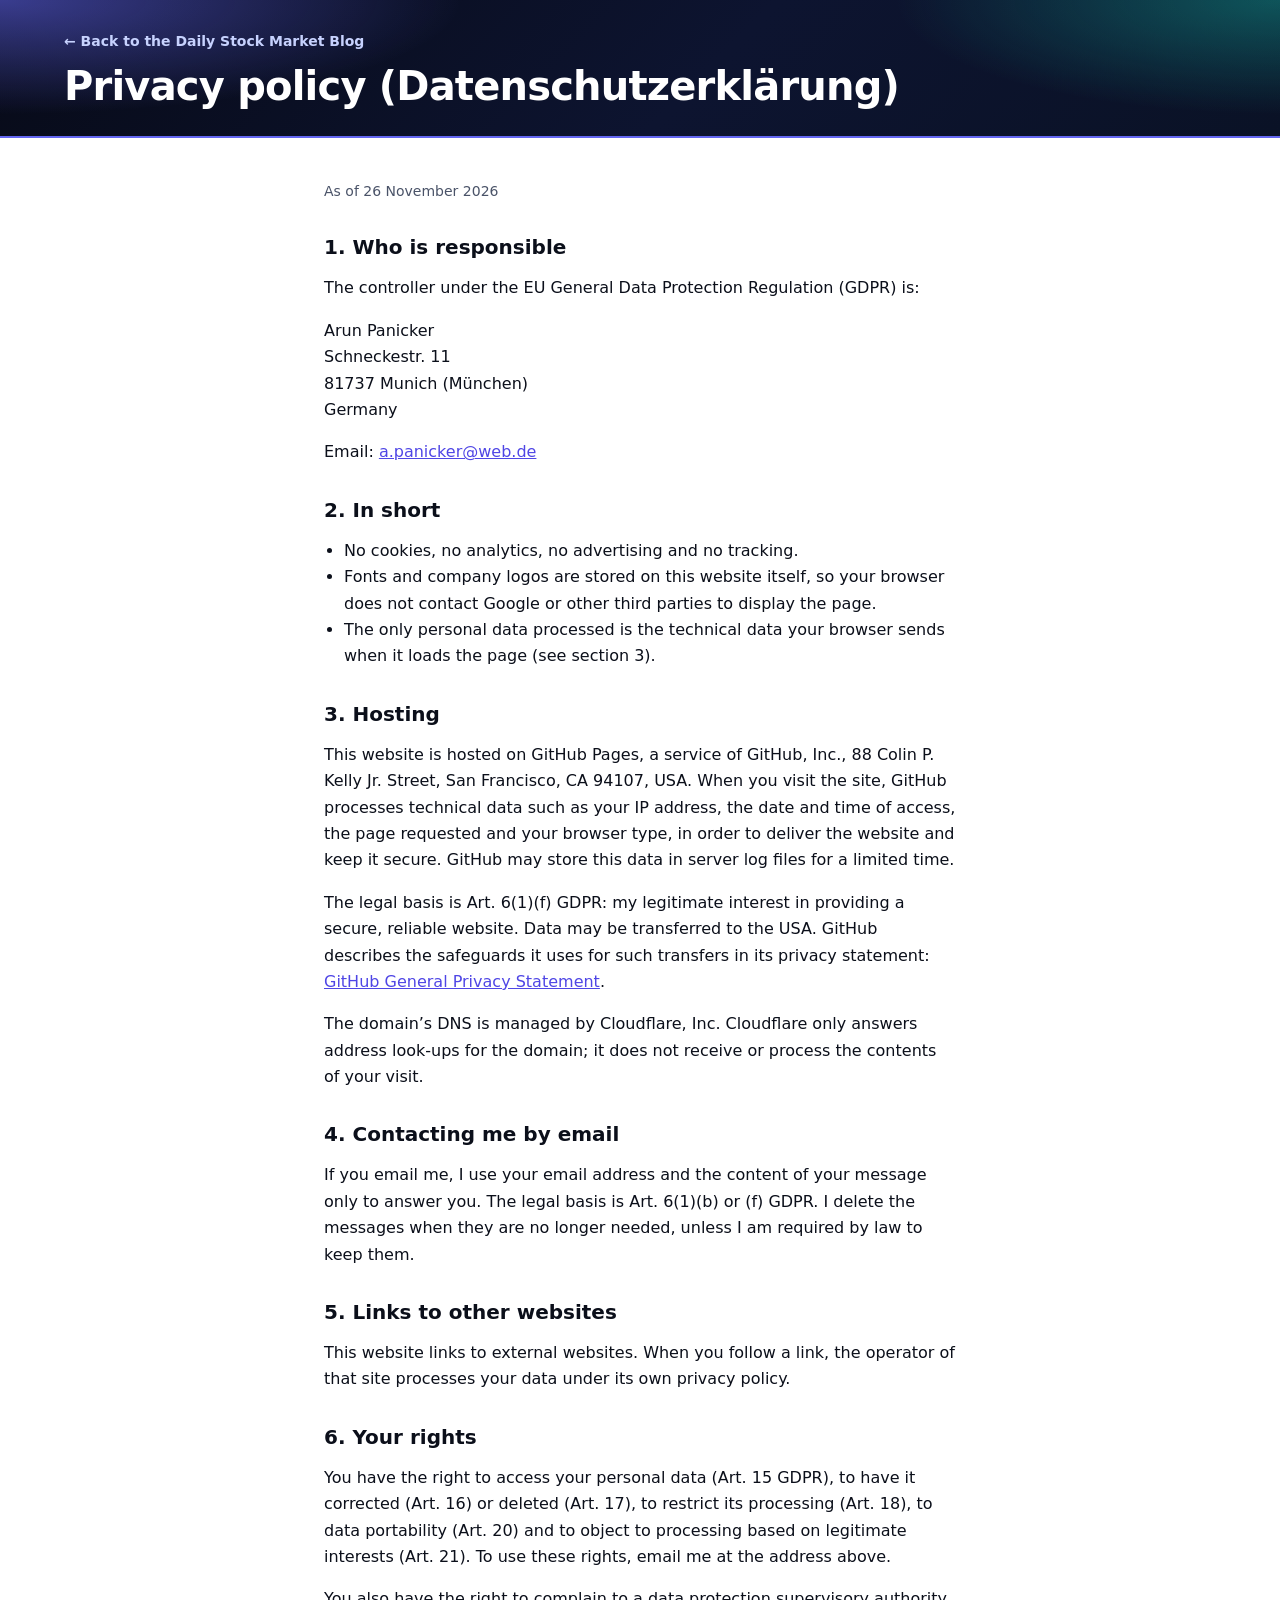
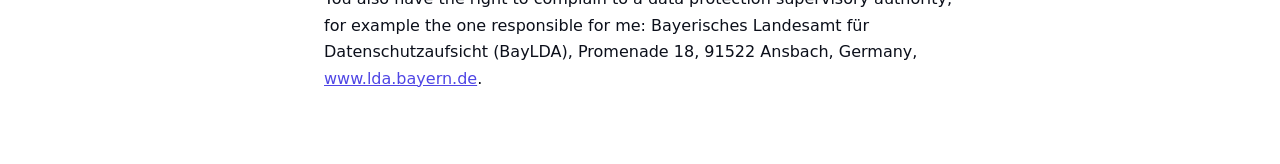
==== datenschutz.html @ e95ac52d "Add files via upload" ====
<!doctype html>
<html lang="en">
<head>
<meta charset="utf-8">
<meta name="viewport" content="width=device-width,initial-scale=1">
<title>Privacy policy · investpulse.uk</title>
<meta name="robots" content="noindex">
<link rel="stylesheet" href="fonts/fonts.css">
<link rel="icon" href="favicon.svg" type="image/svg+xml">
<style>
:root{color-scheme:light dark;--bg:#ffffff;--ink:#0b0f1a;--muted:#4a5368;--line:#dfe4f0;--accent:#4f46e5}
@media(prefers-color-scheme:dark){:root{--bg:#0a0d18;--ink:#e8ecf6;--muted:#9aa4bb;--line:#232a40;--accent:#a5b4fc}}
*{box-sizing:border-box}
body{margin:0;background:var(--bg);color:var(--ink);font:16px/1.65 "Inter",system-ui,sans-serif}
header{color:#fff;padding:28px max(5vw,16px);background:radial-gradient(60% 140% at 0% 0%,rgba(99,102,241,.55),transparent 60%),radial-gradient(50% 140% at 100% 0%,rgba(20,184,166,.4),transparent 60%),linear-gradient(135deg,#070a17,#0d1430 55%,#0a1226);border-bottom:2px solid #6366f1}
header a{color:#c7d2fe;text-decoration:none;font-weight:600;font-size:14px}
header h1{font:700 clamp(28px,5vw,40px)/1.1 "Space Grotesk",system-ui,sans-serif;letter-spacing:-.02em;margin:10px 0 0}
main{max-width:760px;margin:0 auto;padding:28px max(5vw,16px) 56px}
h2{font:600 20px "Space Grotesk",system-ui,sans-serif;margin:32px 0 8px}
p,li{color:var(--ink)}.muted{color:var(--muted);font-size:14px}
address{font-style:normal}
a{color:var(--accent)}
ul{padding-left:20px}
</style>
</head>
<body>
<header><a href="./">← Back to the Daily Stock Market Blog</a><h1>Privacy policy (Datenschutzerklärung)</h1></header>
<main>

<p class="muted">As of 26 November 2026</p>
<h2>1. Who is responsible</h2>
<p>The controller under the EU General Data Protection Regulation (GDPR) is:</p>
<address>Arun Panicker<br>Schneckestr. 11<br>81737 Munich (München)<br>Germany</address>
<p>Email: <a href="mailto:a.panicker@web.de">a.panicker@web.de</a></p>
<h2>2. In short</h2>
<ul>
<li>No cookies, no analytics, no advertising and no tracking.</li>
<li>Fonts and company logos are stored on this website itself, so your browser does not contact Google or other third parties to display the page.</li>
<li>The only personal data processed is the technical data your browser sends when it loads the page (see section 3).</li>
</ul>
<h2>3. Hosting</h2>
<p>This website is hosted on GitHub Pages, a service of GitHub, Inc., 88 Colin P. Kelly Jr. Street, San Francisco, CA 94107, USA. When you visit the site, GitHub processes technical data such as your IP address, the date and time of access, the page requested and your browser type, in order to deliver the website and keep it secure. GitHub may store this data in server log files for a limited time.</p>
<p>The legal basis is Art. 6(1)(f) GDPR: my legitimate interest in providing a secure, reliable website. Data may be transferred to the USA. GitHub describes the safeguards it uses for such transfers in its privacy statement: <a href="https://docs.github.com/en/site-policy/privacy-policies/github-general-privacy-statement" rel="noopener">GitHub General Privacy Statement</a>.</p>
<p>The domain’s DNS is managed by Cloudflare, Inc. Cloudflare only answers address look-ups for the domain; it does not receive or process the contents of your visit.</p>
<h2>4. Contacting me by email</h2>
<p>If you email me, I use your email address and the content of your message only to answer you. The legal basis is Art. 6(1)(b) or (f) GDPR. I delete the messages when they are no longer needed, unless I am required by law to keep them.</p>
<h2>5. Links to other websites</h2>
<p>This website links to external websites. When you follow a link, the operator of that site processes your data under its own privacy policy.</p>
<h2>6. Your rights</h2>
<p>You have the right to access your personal data (Art. 15 GDPR), to have it corrected (Art. 16) or deleted (Art. 17), to restrict its processing (Art. 18), to data portability (Art. 20) and to object to processing based on legitimate interests (Art. 21). To use these rights, email me at the address above.</p>
<p>You also have the right to complain to a data protection supervisory authority, for example the one responsible for me: Bayerisches Landesamt für Datenschutzaufsicht (BayLDA), Promenade 18, 91522 Ansbach, Germany, <a href="https://www.lda.bayern.de" rel="noopener">www.lda.bayern.de</a>.</p>
</main>
</body>
</html>
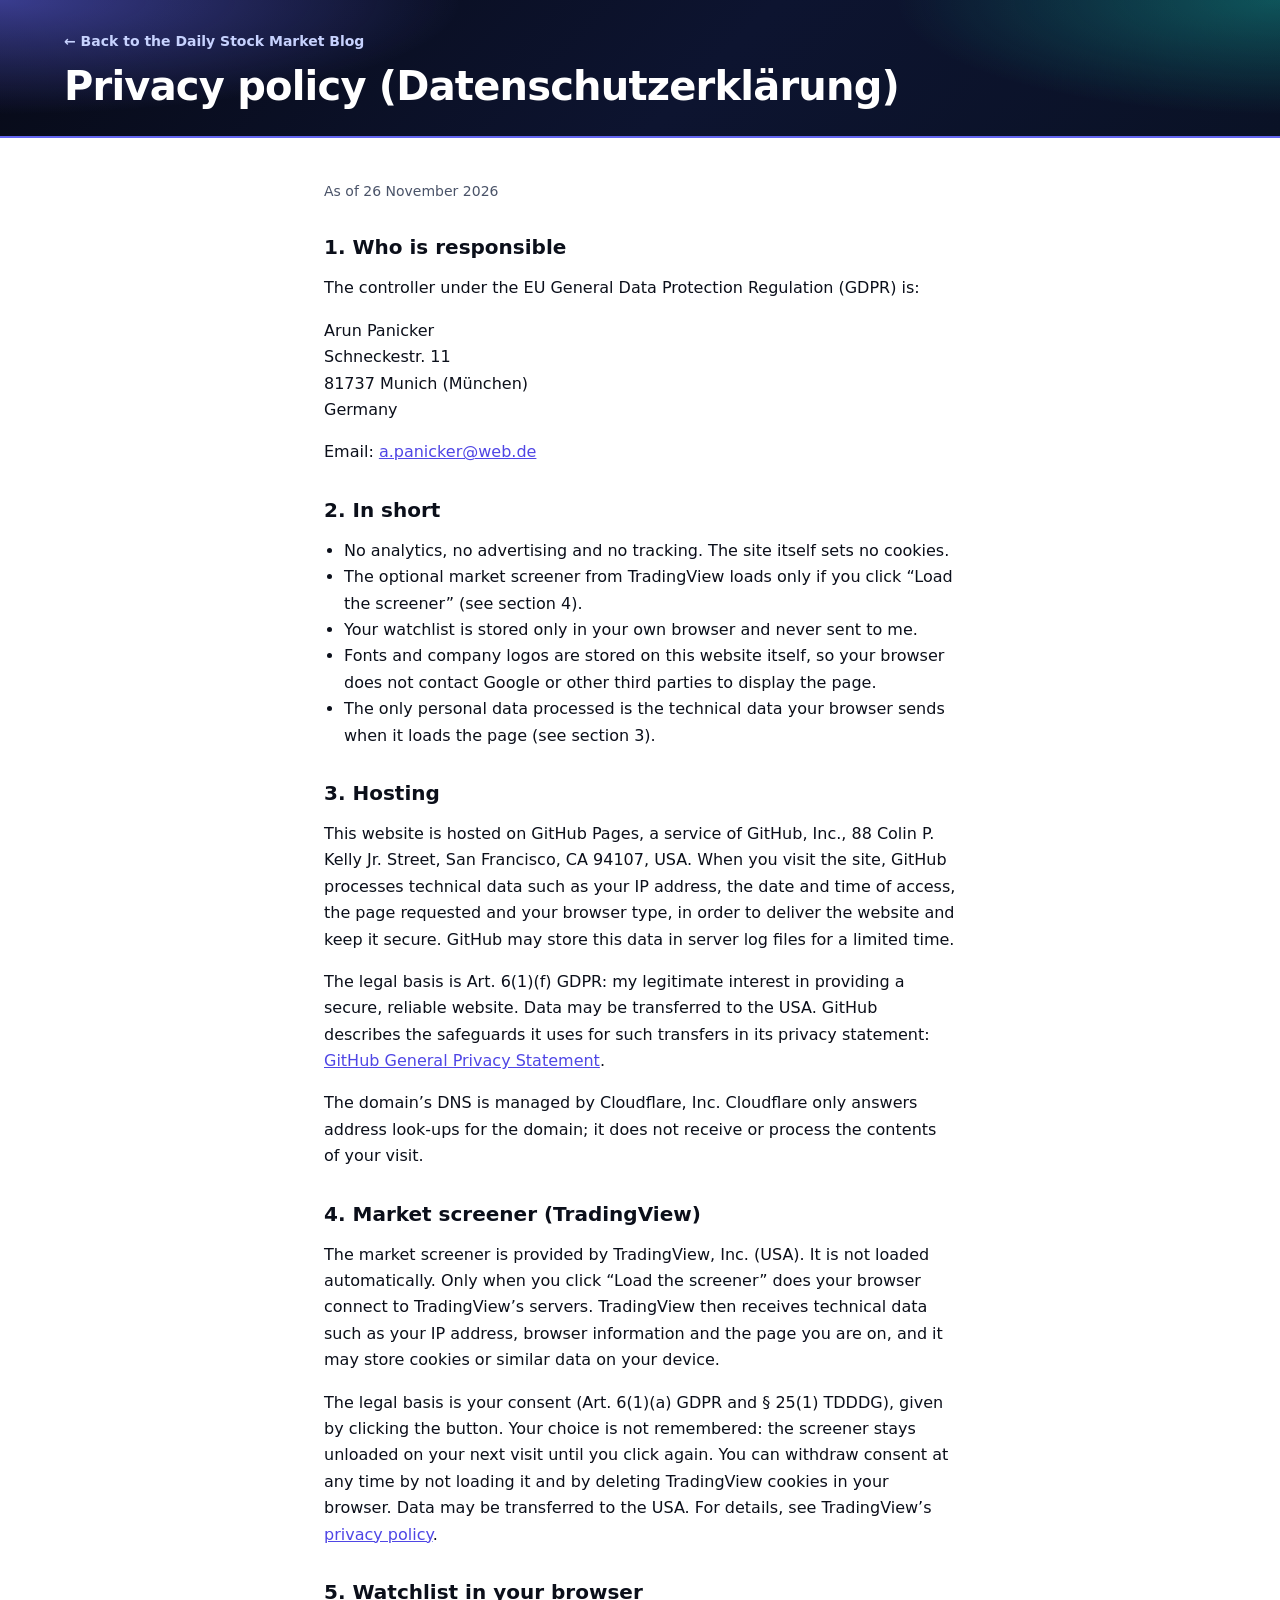
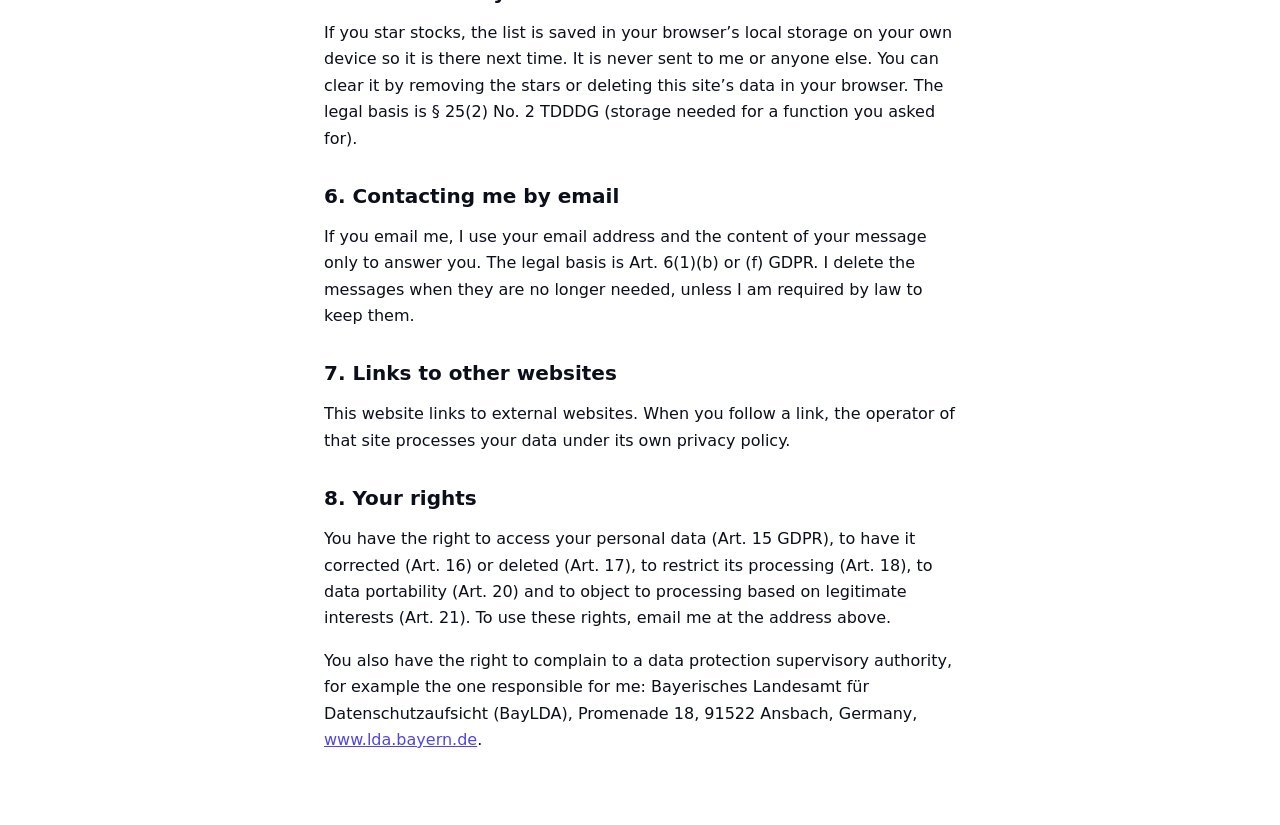
==== commit 2b12dddb: "Add files via upload" ====
--- a/datenschutz.html
+++ b/datenschutz.html
@@ -34,7 +34,9 @@
 <p>Email: <a href="mailto:a.panicker@web.de">a.panicker@web.de</a></p>
 <h2>2. In short</h2>
 <ul>
-<li>No cookies, no analytics, no advertising and no tracking.</li>
+<li>No analytics, no advertising and no tracking. The site itself sets no cookies.</li>
+<li>The optional market screener from TradingView loads only if you click “Load the screener” (see section 4).</li>
+<li>Your watchlist is stored only in your own browser and never sent to me.</li>
 <li>Fonts and company logos are stored on this website itself, so your browser does not contact Google or other third parties to display the page.</li>
 <li>The only personal data processed is the technical data your browser sends when it loads the page (see section 3).</li>
 </ul>
@@ -42,11 +44,16 @@
 <p>This website is hosted on GitHub Pages, a service of GitHub, Inc., 88 Colin P. Kelly Jr. Street, San Francisco, CA 94107, USA. When you visit the site, GitHub processes technical data such as your IP address, the date and time of access, the page requested and your browser type, in order to deliver the website and keep it secure. GitHub may store this data in server log files for a limited time.</p>
 <p>The legal basis is Art. 6(1)(f) GDPR: my legitimate interest in providing a secure, reliable website. Data may be transferred to the USA. GitHub describes the safeguards it uses for such transfers in its privacy statement: <a href="https://docs.github.com/en/site-policy/privacy-policies/github-general-privacy-statement" rel="noopener">GitHub General Privacy Statement</a>.</p>
 <p>The domain’s DNS is managed by Cloudflare, Inc. Cloudflare only answers address look-ups for the domain; it does not receive or process the contents of your visit.</p>
-<h2>4. Contacting me by email</h2>
+<h2 id="tradingview">4. Market screener (TradingView)</h2>
+<p>The market screener is provided by TradingView, Inc. (USA). It is not loaded automatically. Only when you click “Load the screener” does your browser connect to TradingView’s servers. TradingView then receives technical data such as your IP address, browser information and the page you are on, and it may store cookies or similar data on your device.</p>
+<p>The legal basis is your consent (Art. 6(1)(a) GDPR and § 25(1) TDDDG), given by clicking the button. Your choice is not remembered: the screener stays unloaded on your next visit until you click again. You can withdraw consent at any time by not loading it and by deleting TradingView cookies in your browser. Data may be transferred to the USA. For details, see TradingView’s <a href="https://www.tradingview.com/privacy-policy/" rel="noopener">privacy policy</a>.</p>
+<h2>5. Watchlist in your browser</h2>
+<p>If you star stocks, the list is saved in your browser’s local storage on your own device so it is there next time. It is never sent to me or anyone else. You can clear it by removing the stars or deleting this site’s data in your browser. The legal basis is § 25(2) No. 2 TDDDG (storage needed for a function you asked for).</p>
+<h2>6. Contacting me by email</h2>
 <p>If you email me, I use your email address and the content of your message only to answer you. The legal basis is Art. 6(1)(b) or (f) GDPR. I delete the messages when they are no longer needed, unless I am required by law to keep them.</p>
-<h2>5. Links to other websites</h2>
+<h2>7. Links to other websites</h2>
 <p>This website links to external websites. When you follow a link, the operator of that site processes your data under its own privacy policy.</p>
-<h2>6. Your rights</h2>
+<h2>8. Your rights</h2>
 <p>You have the right to access your personal data (Art. 15 GDPR), to have it corrected (Art. 16) or deleted (Art. 17), to restrict its processing (Art. 18), to data portability (Art. 20) and to object to processing based on legitimate interests (Art. 21). To use these rights, email me at the address above.</p>
 <p>You also have the right to complain to a data protection supervisory authority, for example the one responsible for me: Bayerisches Landesamt für Datenschutzaufsicht (BayLDA), Promenade 18, 91522 Ansbach, Germany, <a href="https://www.lda.bayern.de" rel="noopener">www.lda.bayern.de</a>.</p>
 </main>
